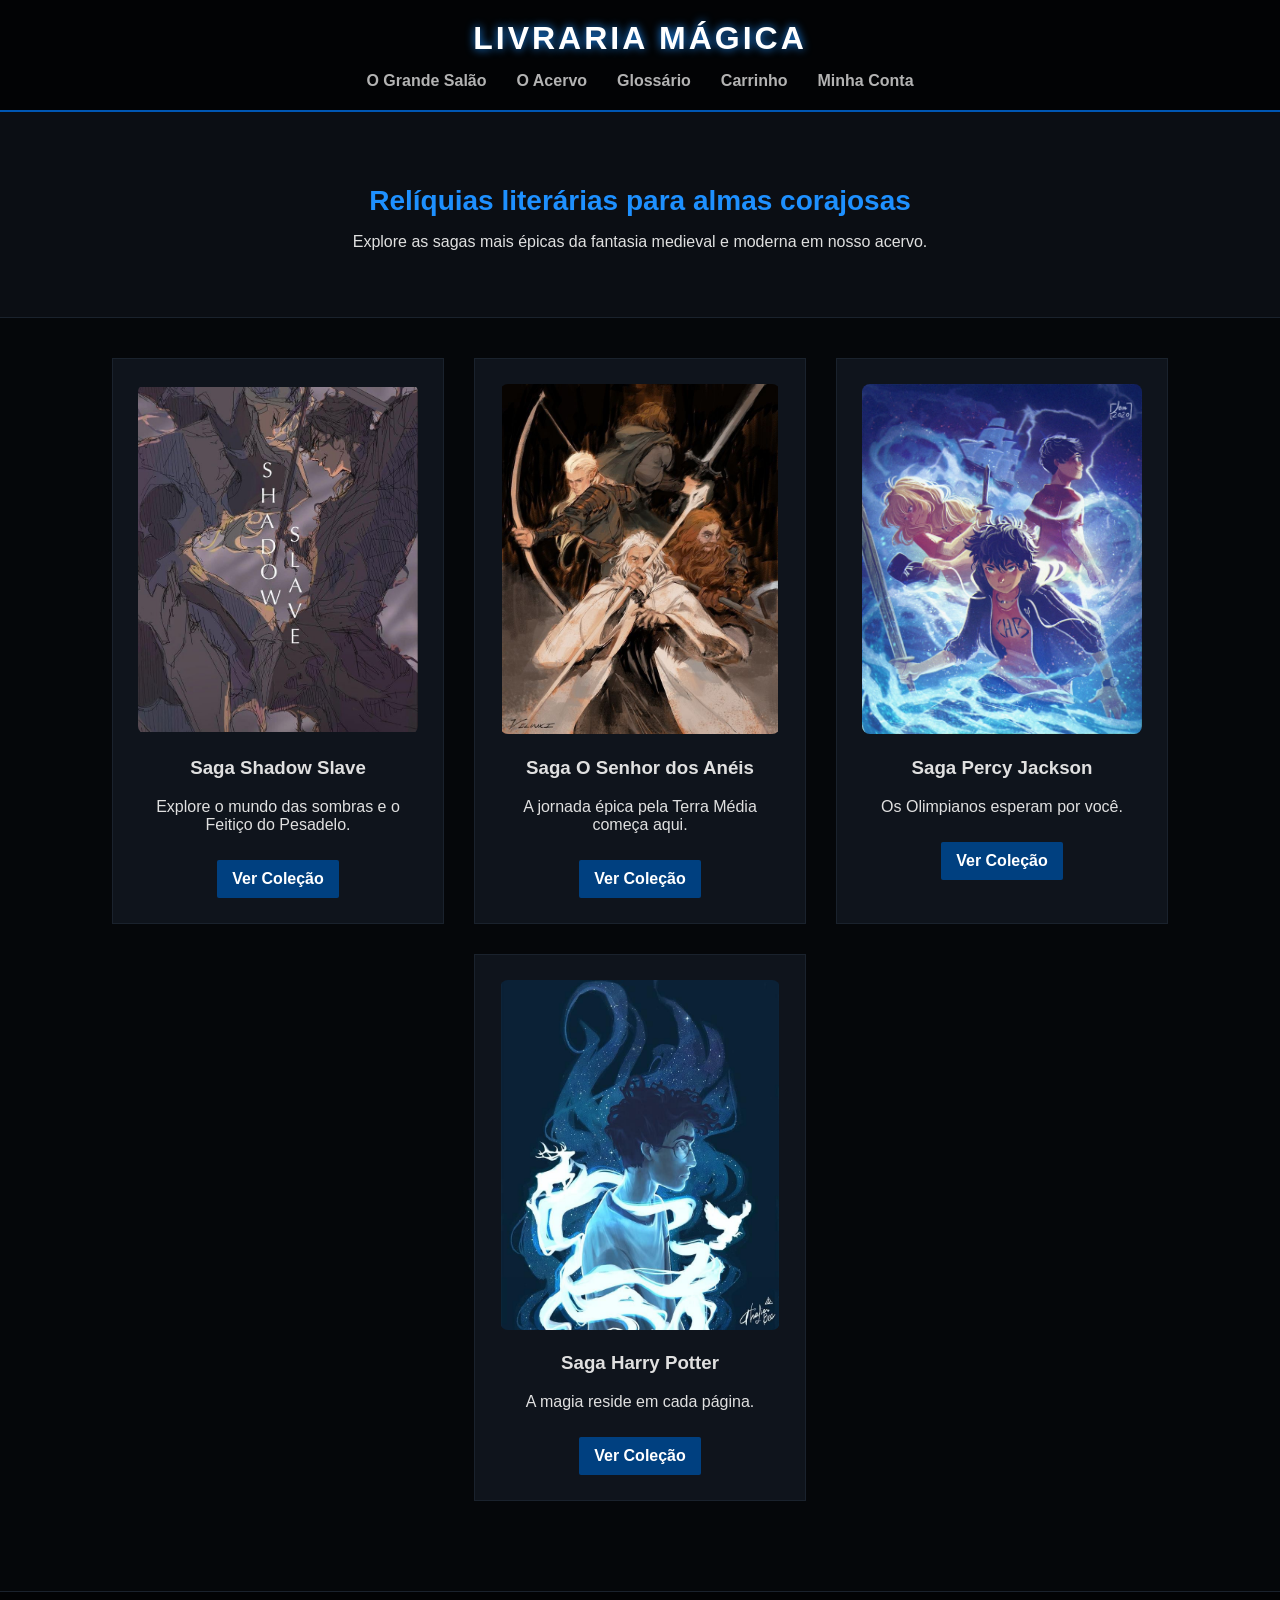
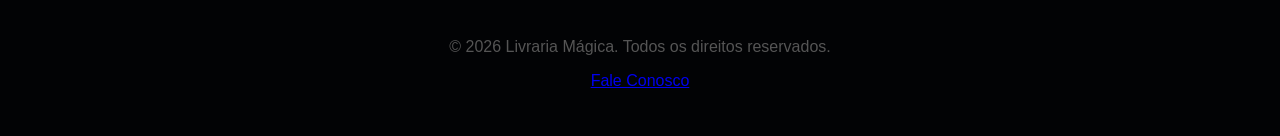
==== index.html @ 5b5a8d0e "Primeiro commit: Lote 1 finalizado com Home, Catálogo, Produto e Glossário" ====
<!DOCTYPE html>
<html lang="pt-br">
<head>
    <meta charset="utf-8">
    <title>O Grande Salão | Livraria Mágica</title>
    <link rel="stylesheet" href="css/style.css">
</head>
<body>

    <header>
        <div class="logo">
            <h1>Livraria Mágica</h1>
        </div>
        <nav>
            <ul>
                <li><a href="index.html">O Grande Salão</a></li>
                <li><a href="html/catalogo.html">O Acervo</a></li>
                <li><a href="html/glossario.html">Glossário</a></li>
                <li><a href="html/carrinho.html">Carrinho</a></li>
                <li><a href="html/cadastro.html">Minha Conta</a></li>
            </ul>
        </nav>
    </header>

    <main>
        <section class="banner">
            <h2>Relíquias literárias para almas corajosas</h2>
            <p>Explore as sagas mais épicas da fantasia medieval e moderna em nosso acervo.</p>
        </section>

        <section class="destaques">
            <div class="card-saga">
                <img src="IMG/SAGAS/SS.jpg" alt="Saga Shadow Slave" class="imagem-placeholder">
                <h3>Saga Shadow Slave</h3>
                <p>Explore o mundo das sombras e o Feitiço do Pesadelo.</p>
                <a href="html/catalogo.html#shadow-slave" class="botao">Ver Coleção</a>
            </div>

            <div class="card-saga">
                <img src="IMG/SAGAS/rings saga.jpg" alt="O Senhor dos Anéis" class="imagem-placeholder">
                <h3>Saga O Senhor dos Anéis</h3>
                <p>A jornada épica pela Terra Média começa aqui.</p>
                <a href="html/catalogo.html#lord-of-the-rings" class="botao">Ver Coleção</a>
            </div>

            <div class="card-saga">
                <img src="IMG/SAGAS/percy SAGA.jpg" alt="Saga Percy Jackson" class="imagem-placeholder">
                <h3>Saga Percy Jackson</h3>
                <p>Os Olimpianos esperam por você.</p>
                <a href="html/catalogo.html#percy-jackson" class="botao">Ver Coleção</a>
            </div>

            <div class="card-saga">
                <img src="IMG/SAGAS/harry  saga.jpg" alt="Saga Harry Potter" class="imagem-placeholder">
                <h3>Saga Harry Potter</h3>
                <p>A magia reside em cada página.</p>
                <a href="html/catalogo.html#harry-potter" class="botao">Ver Coleção</a>
            </div>
        </section>
    </main>

    <footer>
        <p>&copy; 2026 Livraria Mágica. Todos os direitos reservados.</p>
        <p><a href="html/contato.html">Fale Conosco</a></p>
    </footer>

</body>
</html>
---- css/style.css ----
/* --- CONFIGURAÇÕES GERAIS --- */
body {
    background-color: #05070a; /* Fundo quase preto azulado */
    color: #e0e0e0;
    font-family: 'Segoe UI', Tahoma, Geneva, Verdana, sans-serif;
    margin: 0;
    padding: 0;
}

/* --- CABEÇALHO E NAVEGAÇÃO --- */
header {
    background-color: #020305;
    border-bottom: 2px solid #0056b3; /* Azul Real */
    padding: 20px;
    text-align: center;
}

header h1 {
    color: #ffffff;
    text-transform: uppercase;
    letter-spacing: 3px;
    margin: 0 0 15px 0;
    text-shadow: 0 0 10px #1e90ff; /* Brilho azul mágico */
}

nav ul {
    list-style: none;
    padding: 0;
    margin: 0;
    display: inline-flex;
}

nav li {
    margin: 0 15px;
}

nav a {
    text-decoration: none;
    color: #b3b3b3;
    font-weight: bold;
    font-size: 16px;
    transition: 0.3s;
}

nav a:hover {
    color: #1e90ff;
    border-bottom: 2px solid #1e90ff;
}

/* --- BANNER PRINCIPAL --- */
.banner {
    background-color: #0b0e14;
    text-align: center;
    padding: 50px 20px;
    border-bottom: 1px solid #1a222d;
}

.banner h2 {
    color: #1e90ff;
    font-size: 28px;
    margin-bottom: 10px;
}

/* --- CARDS DE SAGAS (Home) --- */
.destaques {
    display: flex;
    justify-content: center;
    gap: 30px;
    padding: 40px 20px;
    flex-wrap: wrap;
}

.card-saga {
    background-color: #0f141c;
    border: 1px solid #1a222d;
    width: 280px;
    padding: 25px;
    text-align: center;
    transition: transform 0.3s, border-color 0.3s;
}

.card-saga:hover {
    transform: scale(1.05);
    border-color: #1e90ff;
}

/* --- LAYOUT DO ACERVO --- */
.layout-acervo {
    display: flex;
    padding: 30px;
    gap: 30px;
    max-width: 1300px;
    margin: 0 auto;
}

.categorias {
    width: 220px;
    background-color: #0b0e14;
    padding: 20px;
    border: 1px solid #1a222d;
    height: fit-content;
    position: sticky;
    top: 20px;
}

.categorias h3 {
    color: #1e90ff;
    border-bottom: 1px solid #1a222d;
    padding-bottom: 10px;
    margin-top: 0;
}

.categorias ul {
    list-style: none;
    padding: 0;
}

.categorias li {
    margin-bottom: 12px;
}

.categorias a {
    color: #b3b3b3;
    text-decoration: none;
}

.categorias a:hover {
    color: #ffffff;
    text-decoration: underline;
}

/* --- VITRINE DE LIVROS --- */
.vitrine-catalogo {
    flex-grow: 1;
}

.titulo-saga {
    color: #1e90ff;
    text-transform: uppercase;
    border-left: 4px solid #0056b3;
    padding-left: 15px;
    margin: 40px 0 20px 0;
}

.lista-produtos {
    list-style: none;
    padding: 0;
    display: flex;
    flex-wrap: wrap;
    gap: 20px;
}

.card-produto {
    background-color: #0f141c;
    border: 1px solid #1a222d;
    width: calc(33.333% - 15px);
    box-sizing: border-box;
    padding: 15px;
    text-align: center;
    transition: transform 0.3s, border-color 0.3s, background-color 0.3s;
}

.card-produto:hover {
    border-color: #1e90ff;
    background-color: #121924;
    transform: scale(1.05);
    cursor: pointer;                                                                                                                                          
}

.imagem-placeholder {
    width: 100%;
    height: 350px;
    background-color: transparent;
    border: none;
    object-fit: contain;
    border-radius: 8px;
}

.preco {
    color: #1e90ff;
    font-weight: bold;
    font-size: 1.1em;
    margin: 10px 0;
}

/* --- BOTÕES E RODAPÉ --- */
.botao {
    display: inline-block;
    background-color: #004080;
    color: #ffffff;
    text-decoration: none;
    padding: 10px 15px;
    margin-top: 10px;
    font-weight: bold;
    border-radius: 2px;
}

.botao:hover {
    background-color: #0056b3;
}

footer {
    background-color: #020305;
    color: #555;
    text-align: center;
    padding: 30px;
    border-top: 1px solid #1a222d;
    margin-top: 50px;
}   
/* --- LAYOUT DA PÁGINA DE PRODUTO --- */
.container-produto {
    display: flex;
    max-width: 1100px;
    margin: 50px auto;
    padding: 20px;
    gap: 50px;
    background-color: #0b0e14;
    border: 1px solid #1a222d;
}

.produto-imagem {
    flex: 1;
    text-align: center;
}

.capa-detalhe {
    max-width: 100%;
    height: auto;
    max-height: 550px;
    border-radius: 5px;
    box-shadow: 0 0 20px rgba(0, 86, 179, 0.3); /* Brilho azul sutil na capa */
}

.produto-info {
    flex: 1.5;
}

.produto-info h1 {
    color: #ffffff;
    margin-top: 0;
    font-size: 2.2em;
}

.autor {
    font-size: 1.1em;
    color: #b3b3b3;
}

.preco-destaque {
    font-size: 2em;
    color: #1e90ff;
    font-weight: bold;
    margin: 20px 0;
}

.sinopse {
    line-height: 1.6;
    border-top: 1px solid #1a222d;
    padding-top: 20px;
}

.sinopse h3 {
    color: #1e90ff;
    text-transform: uppercase;
}

.botao-compra {
    display: block;
    background-color: #0056b3;
    color: white;
    text-align: center;
    padding: 15px;
    text-decoration: none;
    font-weight: bold;
    font-size: 1.2em;
    margin-top: 30px;
    transition: 0.3s;
}

.botao-compra:hover {
    background-color: #1e90ff;
    box-shadow: 0 0 15px #1e90ff;
}

.entrega {
    font-size: 0.9em;
    color: #777;
    margin-top: 10px;
}
/* --- LAYOUT DO GLOSSÁRIO --- */
.container-glossario {
    max-width: 1000px;
    margin: 50px auto;
    padding: 30px;
    background-color: #0b0e14;
    border: 1px solid #1a222d;
    border-radius: 8px;
}

.introducao-glossario {
    text-align: center;
    margin-bottom: 40px;
    padding-bottom: 20px;
    border-bottom: 1px solid #1a222d;
}

.introducao-glossario h2 {
    color: #1e90ff;
    font-size: 2.5em;
    margin-top: 0;
}

/* --- LISTAS DE DEFINIÇÃO E CARDS NO GLOSSÁRIO --- */
.termos-magicos h3, .tabela-sistemas h3 {
    color: #ffffff;
    border-left: 4px solid #0056b3;
    padding-left: 15px;
    margin-bottom: 30px;
}

/* O Segredo da Organização: Grid Layout */
.grid-glossario {
    display: grid;
    grid-template-columns: repeat(auto-fit, minmax(400px, 1fr));
    gap: 25px;
}

.card-termo {
    background-color: #0f141c;
    border: 1px solid #1a222d;
    padding: 25px;
    border-radius: 8px;
    transition: transform 0.3s, border-color 0.3s;
}

.card-termo:hover {
    transform: translateY(-5px); /* Faz o card "flutuar" levemente para cima */
    border-color: #1e90ff;
}

.titulo-saga-termo {
    color: #1e90ff;
    text-transform: uppercase;
    font-size: 1.2em;
    margin-top: 0;
    margin-bottom: 15px;
    border-bottom: 1px solid #1a222d;
    padding-bottom: 10px;
}

.lista-definicao dt {
    color: #ffffff;
    font-weight: bold;
    font-size: 1.1em;
    margin-top: 15px;
}

.lista-definicao dd {
    color: #b3b3b3;
    margin-left: 0; /* Removemos a margem gigante que tinha antes */
    margin-top: 5px;
    line-height: 1.5;
}

/* --- TABELAS --- */
.tabela-sistemas {
    margin-top: 50px;
}

.tabela-magia {
    width: 100%;
    border-collapse: collapse; /* Remove o espaço entre as bordas das células */
    margin-top: 20px;
    background-color: #0f141c;
}

.tabela-magia th, .tabela-magia td {
    padding: 15px;
    text-align: left;
    border: 1px solid #1a222d;
}

.tabela-magia th {
    background-color: #004080;
    color: #ffffff;
    font-weight: bold;
    text-transform: uppercase;
}

.tabela-magia tr:hover {
    background-color: #121924; /* Efeito hover nas linhas da tabela */
}

/* Destaque de cores para o nível de risco na tabela */
.risco-alto {
    color: #ff4d4d;
    font-weight: bold;
}

.risco-medio {
    color: #ffcc00;
    font-weight: bold;
}
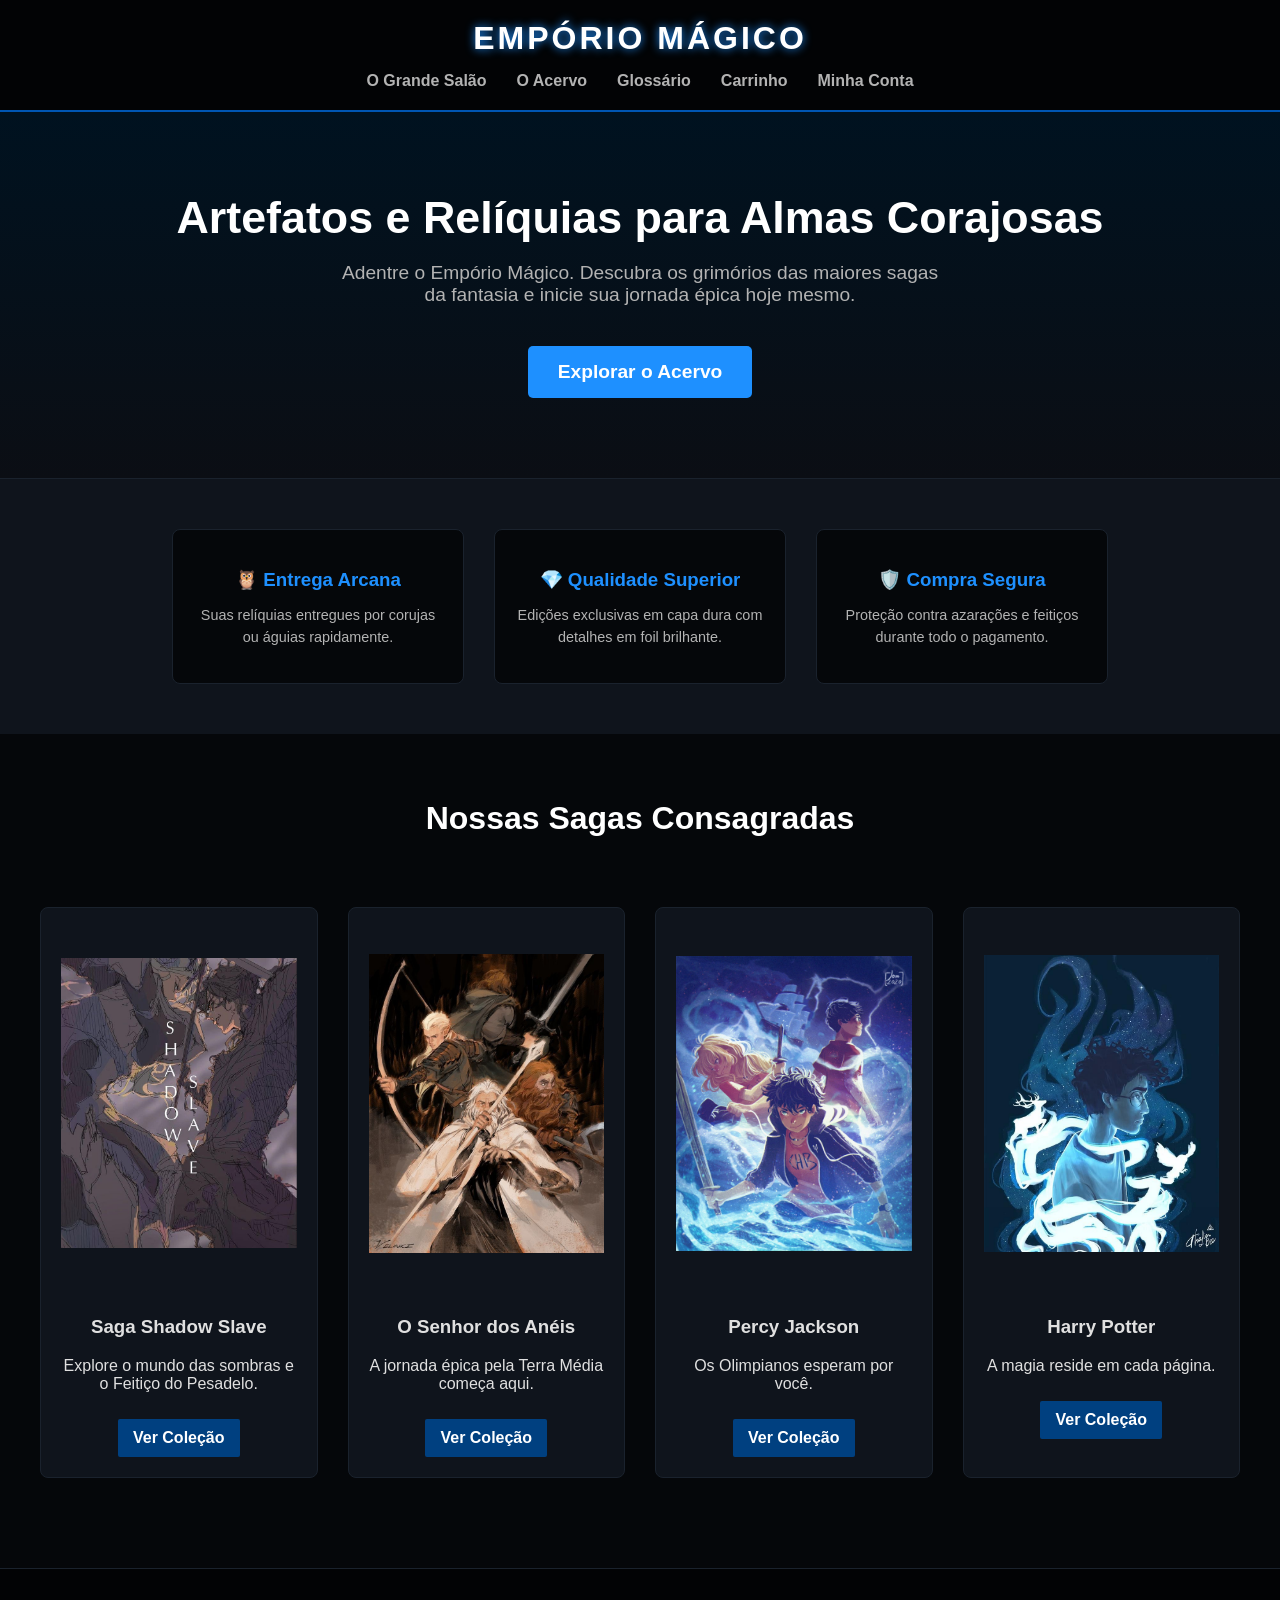
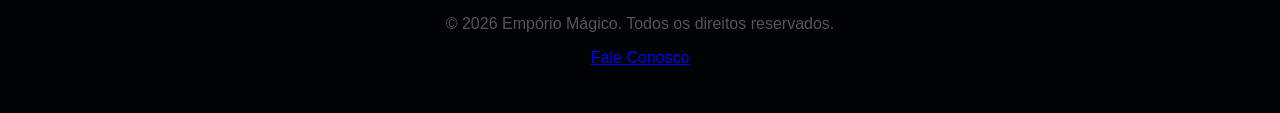
==== commit 99e5b775: "Atualiza a Home, corrige grid das sagas e muda o nome para Empório Mágico Co-authored-by: Copilot <c" ====
--- a/index.html
+++ b/index.html
@@ -2,14 +2,14 @@
 <html lang="pt-br">
 <head>
     <meta charset="utf-8">
-    <title>O Grande Salão | Livraria Mágica</title>
+    <title>O Grande Salão | Empório Mágico</title>
     <link rel="stylesheet" href="css/style.css">
 </head>
 <body>
 
     <header>
         <div class="logo">
-            <h1>Livraria Mágica</h1>
+            <h1>Empório Mágico</h1>
         </div>
         <nav>
             <ul>
@@ -23,44 +23,66 @@
     </header>
 
     <main>
-        <section class="banner">
-            <h2>Relíquias literárias para almas corajosas</h2>
-            <p>Explore as sagas mais épicas da fantasia medieval e moderna em nosso acervo.</p>
+        <section class="hero-banner">
+            <div class="hero-conteudo">
+                <h2>Artefatos e Relíquias para Almas Corajosas</h2>
+                <p>Adentre o Empório Mágico. Descubra os grimórios das maiores sagas da fantasia e inicie sua jornada épica hoje mesmo.</p>
+                <a href="html/catalogo.html" class="botao-hero">Explorar o Acervo</a>
+            </div>
+        </section>
+
+        <section class="diferenciais">
+            <div class="beneficio">
+                <h3>🦉 Entrega Arcana</h3>
+                <p>Suas relíquias entregues por corujas ou águias rapidamente.</p>
+            </div>
+            <div class="beneficio">
+                <h3>💎 Qualidade Superior</h3>
+                <p>Edições exclusivas em capa dura com detalhes em foil brilhante.</p>
+            </div>
+            <div class="beneficio">
+                <h3>🛡️ Compra Segura</h3>
+                <p>Proteção contra azarações e feitiços durante todo o pagamento.</p>
+            </div>
         </section>
 
         <section class="destaques">
-            <div class="card-saga">
-                <img src="IMG/SAGAS/SS.jpg" alt="Saga Shadow Slave" class="imagem-placeholder">
-                <h3>Saga Shadow Slave</h3>
-                <p>Explore o mundo das sombras e o Feitiço do Pesadelo.</p>
-                <a href="html/catalogo.html#shadow-slave" class="botao">Ver Coleção</a>
-            </div>
+            <h2 class="titulo-secao">Nossas Sagas Consagradas</h2>
+            
+            <div class="grid-sagas">
+                <div class="card-saga">
+                    <img src="IMG/SAGAS/SS.jpg" alt="Saga Shadow Slave" class="imagem-placeholder">
+                    <h3>Saga Shadow Slave</h3>
+                    <p>Explore o mundo das sombras e o Feitiço do Pesadelo.</p>
+                    <a href="html/catalogo.html#shadow-slave" class="botao">Ver Coleção</a>
+                </div>
 
-            <div class="card-saga">
-                <img src="IMG/SAGAS/rings saga.jpg" alt="O Senhor dos Anéis" class="imagem-placeholder">
-                <h3>Saga O Senhor dos Anéis</h3>
-                <p>A jornada épica pela Terra Média começa aqui.</p>
-                <a href="html/catalogo.html#lord-of-the-rings" class="botao">Ver Coleção</a>
-            </div>
+                <div class="card-saga">
+                    <img src="IMG/SAGAS/rings saga.jpg" alt="O Senhor dos Anéis" class="imagem-placeholder">
+                    <h3>O Senhor dos Anéis</h3>
+                    <p>A jornada épica pela Terra Média começa aqui.</p>
+                    <a href="html/catalogo.html#lord-of-the-rings" class="botao">Ver Coleção</a>
+                </div>
 
-            <div class="card-saga">
-                <img src="IMG/SAGAS/percy SAGA.jpg" alt="Saga Percy Jackson" class="imagem-placeholder">
-                <h3>Saga Percy Jackson</h3>
-                <p>Os Olimpianos esperam por você.</p>
-                <a href="html/catalogo.html#percy-jackson" class="botao">Ver Coleção</a>
-            </div>
+                <div class="card-saga">
+                    <img src="IMG/SAGAS/percy SAGA.jpg" alt="Saga Percy Jackson" class="imagem-placeholder">
+                    <h3>Percy Jackson</h3>
+                    <p>Os Olimpianos esperam por você.</p>
+                    <a href="html/catalogo.html#percy-jackson" class="botao">Ver Coleção</a>
+                </div>
 
-            <div class="card-saga">
-                <img src="IMG/SAGAS/harry  saga.jpg" alt="Saga Harry Potter" class="imagem-placeholder">
-                <h3>Saga Harry Potter</h3>
-                <p>A magia reside em cada página.</p>
-                <a href="html/catalogo.html#harry-potter" class="botao">Ver Coleção</a>
+                <div class="card-saga">
+                    <img src="IMG/SAGAS/harry  saga.jpg" alt="Saga Harry Potter" class="imagem-placeholder">
+                    <h3>Harry Potter</h3>
+                    <p>A magia reside em cada página.</p>
+                    <a href="html/catalogo.html#harry-potter" class="botao">Ver Coleção</a>
+                </div>
             </div>
         </section>
     </main>
 
     <footer>
-        <p>&copy; 2026 Livraria Mágica. Todos os direitos reservados.</p>
+        <p>&copy; 2026 Empório Mágico. Todos os direitos reservados.</p>
         <p><a href="html/contato.html">Fale Conosco</a></p>
     </footer>
 
--- a/css/style.css
+++ b/css/style.css
@@ -70,18 +70,32 @@
     flex-wrap: wrap;
 }
 
+/* --- CORREÇÃO DOS CARDS DE SAGA NA HOME --- */
 .card-saga {
-    background-color: #0f141c;
-    border: 1px solid #1a222d;
-    width: 280px;
-    padding: 25px;
-    text-align: center;
-    transition: transform 0.3s, border-color 0.3s;
+    background-color: #0f141c; /* Fundo sólido para esconder o card de trás quando crescer */
+    border: 1px solid #1a222d;
+    border-radius: 8px;
+    padding: 20px;
+    text-align: center;
+    box-sizing: border-box;
+    width: 100%; /* Deixa o CSS Grid cuidar da largura automaticamente */
+    position: relative; /* Necessário para o z-index funcionar */
+    transition: transform 0.3s, box-shadow 0.3s, border-color 0.3s;
 }
 
 .card-saga:hover {
     transform: scale(1.05);
     border-color: #1e90ff;
+    box-shadow: 0 10px 20px rgba(0, 0, 0, 0.6); /* Sombra pesada para dar impressão de flutuar */
+    z-index: 10; /* Garante que este card fique por cima de todos os outros ao crescer */
+}
+
+/* Garante que a imagem do card respeite o espaço */
+.card-saga .imagem-placeholder {
+    width: 100%;
+    height: 350px;
+    object-fit: contain;
+    margin-bottom: 15px;
 }
 
 /* --- LAYOUT DO ACERVO --- */
@@ -400,4 +414,93 @@
 .risco-medio {
     color: #ffcc00;
     font-weight: bold;
+}
+/* --- MELHORIAS DA PÁGINA INICIAL (HOME) --- */
+
+/* Hero Banner */
+.hero-banner {
+    background: linear-gradient(to bottom, #001220, #0b0e14);
+    padding: 80px 20px;
+    text-align: center;
+    border-bottom: 1px solid #1a222d;
+}
+
+.hero-conteudo h2 {
+    color: #ffffff;
+    font-size: 2.8em;
+    margin-bottom: 15px;
+    margin-top: 0;
+}
+
+.hero-conteudo p {
+    color: #b3b3b3;
+    font-size: 1.2em;
+    margin-bottom: 40px;
+    max-width: 600px;
+    margin-left: auto;
+    margin-right: auto;
+}
+
+.botao-hero {
+    background-color: #1e90ff;
+    color: #ffffff;
+    padding: 15px 30px;
+    text-decoration: none;
+    font-size: 1.2em;
+    font-weight: bold;
+    border-radius: 5px;
+    transition: background-color 0.3s, transform 0.3s;
+    display: inline-block;
+}
+
+.botao-hero:hover {
+    background-color: #0056b3;
+    transform: scale(1.05);
+}
+
+/* Diferenciais da Loja */
+.diferenciais {
+    display: flex;
+    justify-content: center;
+    gap: 30px;
+    padding: 50px 20px;
+    background-color: #0f141c;
+    flex-wrap: wrap; /* Permite quebrar linha em telas pequenas */
+}
+
+.beneficio {
+    text-align: center;
+    max-width: 250px;
+    padding: 20px;
+    background-color: #05070a;
+    border: 1px solid #1a222d;
+    border-radius: 8px;
+}
+
+.beneficio h3 {
+    color: #1e90ff;
+    margin-bottom: 10px;
+}
+
+.beneficio p {
+    color: #b3b3b3;
+    font-size: 0.9em;
+    line-height: 1.5;
+}
+
+/* Ajuste no Grid das Sagas */
+.titulo-secao {
+    text-align: center;
+    font-size: 2em;
+    margin-bottom: 40px;
+    color: #ffffff;
+}
+
+.grid-sagas {
+    display: grid;
+    grid-template-columns: repeat(auto-fit, minmax(250px, 1fr));
+    gap: 30px;
+    padding: 0 20px;
+    max-width: 1200px;
+    margin: 0 auto;
 }
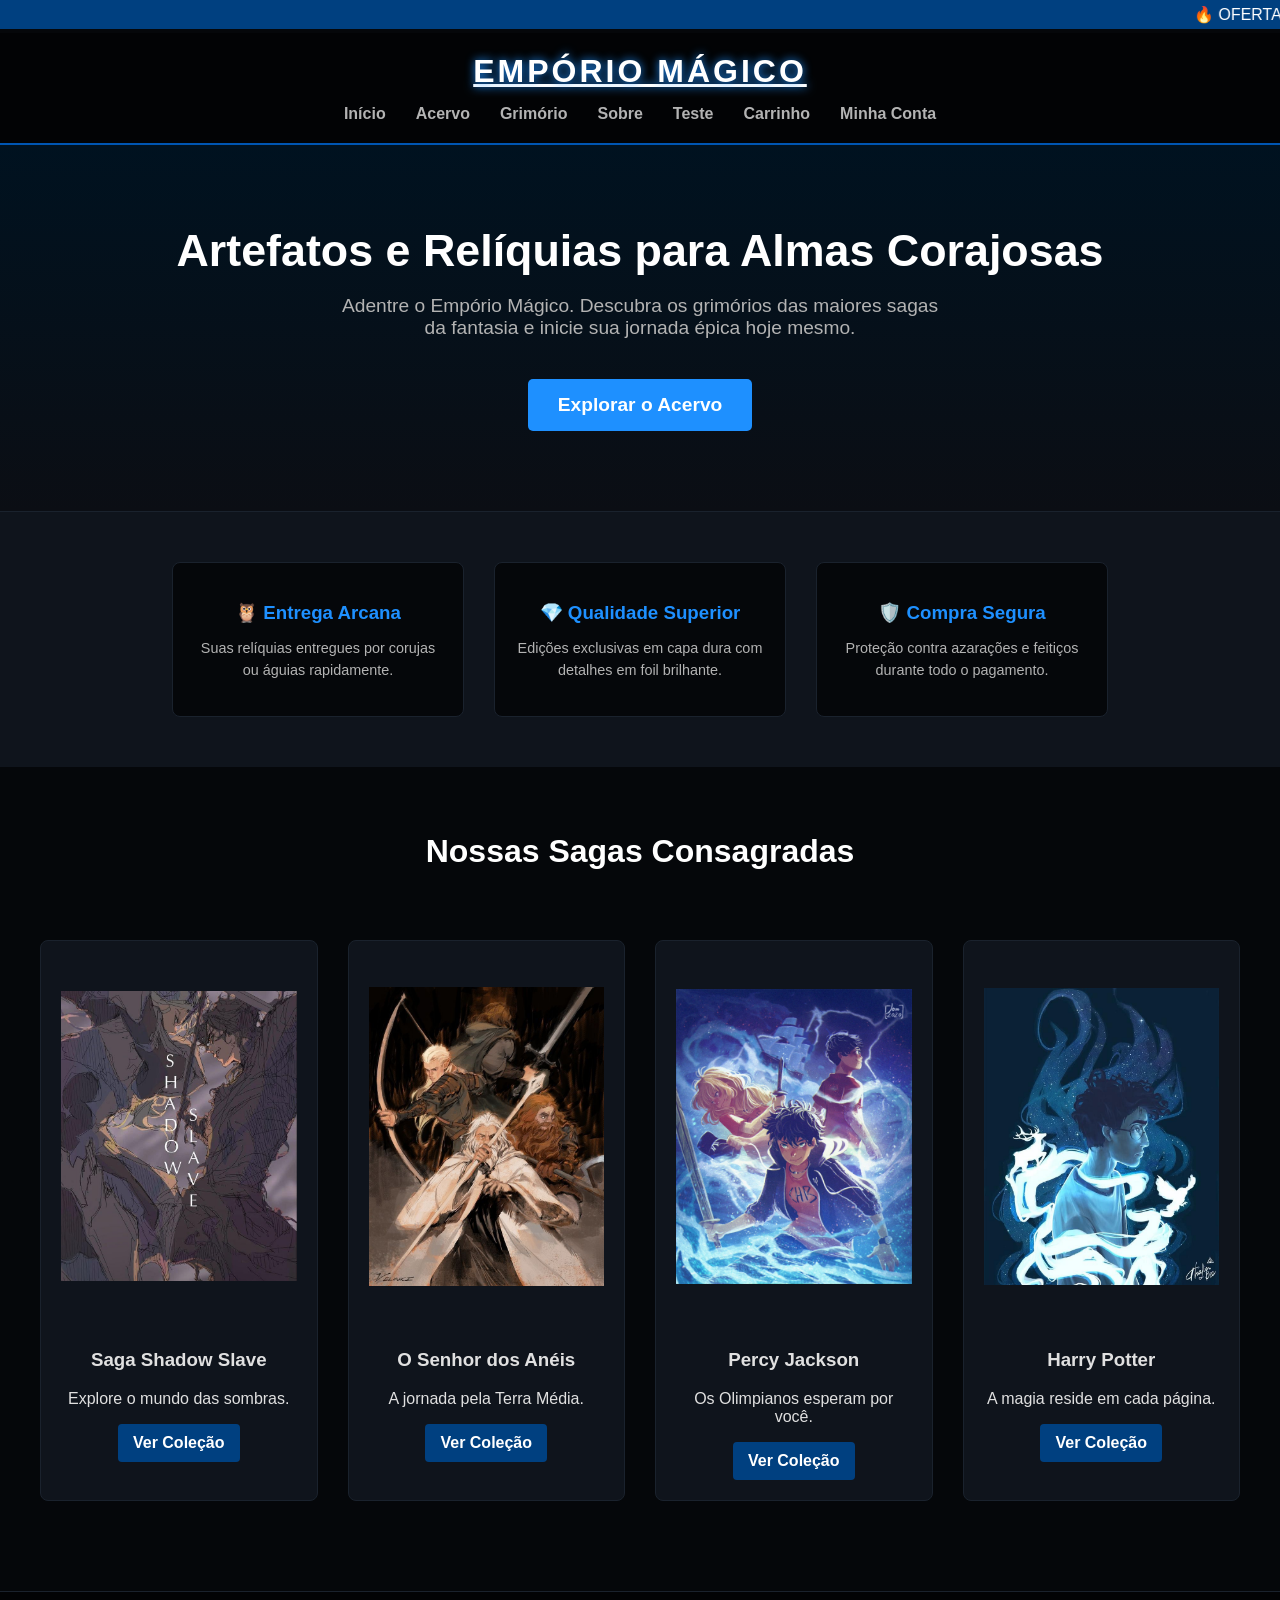
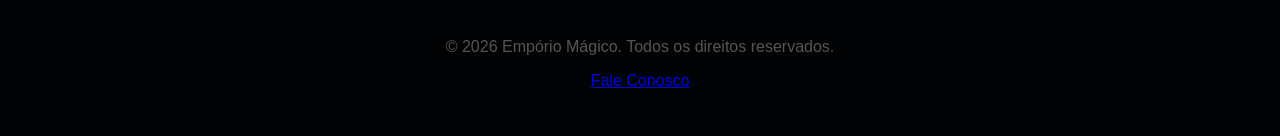
==== commit 2942567b: "Adicionado carrinho com LocalStorage, teste de afinidade e páginas sobre/glossário formatadas" ====
--- a/index.html
+++ b/index.html
@@ -7,15 +7,21 @@
 </head>
 <body>
 
+    <marquee bgcolor="#004080" style="color: white; padding: 5px;">
+        <font face="Arial">🔥 OFERTAS DE INVERNO: Livros de Pyromancia com 20% de desconto usando pergaminhos promocionais! 🔥</font>
+    </marquee>
+
     <header>
         <div class="logo">
-            <h1>Empório Mágico</h1>
+            <h1><u>Empório Mágico</u></h1>
         </div>
         <nav>
             <ul>
-                <li><a href="index.html">O Grande Salão</a></li>
-                <li><a href="html/catalogo.html">O Acervo</a></li>
-                <li><a href="html/glossario.html">Glossário</a></li>
+                <li><a href="index.html">Início</a></li>
+                <li><a href="html/catalogo.html">Acervo</a></li>
+                <li><a href="html/glossario.html">Grimório</a></li>
+                <li><a href="html/sobre.html">Sobre</a></li>
+                <li><a href="html/teste.html">Teste</a></li>
                 <li><a href="html/carrinho.html">Carrinho</a></li>
                 <li><a href="html/cadastro.html">Minha Conta</a></li>
             </ul>
@@ -53,14 +59,14 @@
                 <div class="card-saga">
                     <img src="IMG/SAGAS/SS.jpg" alt="Saga Shadow Slave" class="imagem-placeholder">
                     <h3>Saga Shadow Slave</h3>
-                    <p>Explore o mundo das sombras e o Feitiço do Pesadelo.</p>
+                    <p>Explore o mundo das sombras.</p>
                     <a href="html/catalogo.html#shadow-slave" class="botao">Ver Coleção</a>
                 </div>
 
                 <div class="card-saga">
                     <img src="IMG/SAGAS/rings saga.jpg" alt="O Senhor dos Anéis" class="imagem-placeholder">
                     <h3>O Senhor dos Anéis</h3>
-                    <p>A jornada épica pela Terra Média começa aqui.</p>
+                    <p>A jornada pela Terra Média.</p>
                     <a href="html/catalogo.html#lord-of-the-rings" class="botao">Ver Coleção</a>
                 </div>
 
--- a/css/style.css
+++ b/css/style.css
@@ -1,16 +1,16 @@
-/* --- CONFIGURAÇÕES GERAIS --- */
+/* config geral da pagina */
 body {
-    background-color: #05070a; /* Fundo quase preto azulado */
+    background-color: #05070a;
     color: #e0e0e0;
     font-family: 'Segoe UI', Tahoma, Geneva, Verdana, sans-serif;
     margin: 0;
     padding: 0;
 }
 
-/* --- CABEÇALHO E NAVEGAÇÃO --- */
+/* header e nav (pdf 8) */
 header {
     background-color: #020305;
-    border-bottom: 2px solid #0056b3; /* Azul Real */
+    border-bottom: 2px solid #0056b3;
     padding: 20px;
     text-align: center;
 }
@@ -20,7 +20,7 @@
     text-transform: uppercase;
     letter-spacing: 3px;
     margin: 0 0 15px 0;
-    text-shadow: 0 0 10px #1e90ff; /* Brilho azul mágico */
+    text-shadow: 0 0 10px #1e90ff;
 }
 
 nav ul {
@@ -47,21 +47,83 @@
     border-bottom: 2px solid #1e90ff;
 }
 
-/* --- BANNER PRINCIPAL --- */
-.banner {
-    background-color: #0b0e14;
-    text-align: center;
+/* banners da home */
+.hero-banner {
+    background: linear-gradient(to bottom, #001220, #0b0e14);
+    padding: 80px 20px;
+    text-align: center;
+    border-bottom: 1px solid #1a222d;
+}
+
+.hero-conteudo h2 {
+    color: #ffffff;
+    font-size: 2.8em;
+    margin-bottom: 15px;
+    margin-top: 0;
+}
+
+.hero-conteudo p {
+    color: #b3b3b3;
+    font-size: 1.2em;
+    margin-bottom: 40px;
+    max-width: 600px;
+    margin-left: auto;
+    margin-right: auto;
+}
+
+.botao-hero {
+    background-color: #1e90ff;
+    color: #ffffff;
+    padding: 15px 30px;
+    text-decoration: none;
+    font-size: 1.2em;
+    font-weight: bold;
+    border-radius: 5px;
+    transition: background-color 0.3s, transform 0.3s;
+    display: inline-block;
+}
+
+.botao-hero:hover {
+    background-color: #0056b3;
+    transform: scale(1.05);
+}
+
+.diferenciais {
+    display: flex;
+    justify-content: center;
+    gap: 30px;
     padding: 50px 20px;
-    border-bottom: 1px solid #1a222d;
-}
-
-.banner h2 {
-    color: #1e90ff;
-    font-size: 28px;
+    background-color: #0f141c;
+    flex-wrap: wrap; 
+}
+
+.beneficio {
+    text-align: center;
+    max-width: 250px;
+    padding: 20px;
+    background-color: #05070a;
+    border: 1px solid #1a222d;
+    border-radius: 8px;
+}
+
+.beneficio h3 {
+    color: #1e90ff;
     margin-bottom: 10px;
 }
 
-/* --- CARDS DE SAGAS (Home) --- */
+.beneficio p {
+    color: #b3b3b3;
+    font-size: 0.9em;
+    line-height: 1.5;
+}
+
+.titulo-secao {
+    text-align: center;
+    font-size: 2em;
+    margin-bottom: 40px;
+    color: #ffffff;
+}
+
 .destaques {
     display: flex;
     justify-content: center;
@@ -70,27 +132,34 @@
     flex-wrap: wrap;
 }
 
-/* --- CORREÇÃO DOS CARDS DE SAGA NA HOME --- */
+.grid-sagas {
+    display: grid;
+    grid-template-columns: repeat(auto-fit, minmax(250px, 1fr));
+    gap: 30px;
+    padding: 0 20px;
+    max-width: 1200px;
+    margin: 0 auto;
+}
+
 .card-saga {
-    background-color: #0f141c; /* Fundo sólido para esconder o card de trás quando crescer */
+    background-color: #0f141c; 
     border: 1px solid #1a222d;
     border-radius: 8px;
     padding: 20px;
     text-align: center;
     box-sizing: border-box;
-    width: 100%; /* Deixa o CSS Grid cuidar da largura automaticamente */
-    position: relative; /* Necessário para o z-index funcionar */
+    width: 100%; 
+    position: relative; 
     transition: transform 0.3s, box-shadow 0.3s, border-color 0.3s;
 }
 
 .card-saga:hover {
     transform: scale(1.05);
     border-color: #1e90ff;
-    box-shadow: 0 10px 20px rgba(0, 0, 0, 0.6); /* Sombra pesada para dar impressão de flutuar */
-    z-index: 10; /* Garante que este card fique por cima de todos os outros ao crescer */
-}
-
-/* Garante que a imagem do card respeite o espaço */
+    box-shadow: 0 10px 20px rgba(0, 0, 0, 0.6); 
+    z-index: 10; 
+}
+
 .card-saga .imagem-placeholder {
     width: 100%;
     height: 350px;
@@ -98,13 +167,18 @@
     margin-bottom: 15px;
 }
 
-/* --- LAYOUT DO ACERVO --- */
+
+/* ========================================================== */
+/* LAYOUT DO ACERVO E CARDS (PLANO C - FLEXBOX ROBUSTO)        */
+/* ========================================================== */
+
 .layout-acervo {
     display: flex;
     padding: 30px;
     gap: 30px;
     max-width: 1300px;
     margin: 0 auto;
+    align-items: flex-start;
 }
 
 .categorias {
@@ -115,6 +189,7 @@
     height: fit-content;
     position: sticky;
     top: 20px;
+    flex-shrink: 0; 
 }
 
 .categorias h3 {
@@ -143,9 +218,23 @@
     text-decoration: underline;
 }
 
-/* --- VITRINE DE LIVROS --- */
 .vitrine-catalogo {
-    flex-grow: 1;
+    flex: 1;
+    min-width: 0; 
+}
+
+/* centralizando o titulo do acervo q bugou antes */
+.vitrine-catalogo div[align="center"] {
+    width: 100%;
+    display: block;
+}
+
+.vitrine-catalogo h2 {
+    text-align: center;
+    color: #ffffff;
+    font-size: 2.2em;
+    margin-top: 0;
+    margin-bottom: 40px;
 }
 
 .titulo-saga {
@@ -156,21 +245,27 @@
     margin: 40px 0 20px 0;
 }
 
+/* parent grid pras colunas de cards */
 .lista-produtos {
     list-style: none;
     padding: 0;
-    display: flex;
-    flex-wrap: wrap;
+    display: grid;
+    grid-template-columns: repeat(auto-fill, minmax(220px, 1fr));
     gap: 20px;
-}
-
+    align-items: stretch; /* faz todos da linha terem a msm altura */
+}
+
+/* solucao plano c: flexbox completo e altura minima no titulo */
 .card-produto {
     background-color: #0f141c;
     border: 1px solid #1a222d;
-    width: calc(33.333% - 15px);
+    border-radius: 8px;
     box-sizing: border-box;
     padding: 15px;
     text-align: center;
+    display: flex;
+    flex-direction: column;
+    height: 100%; 
     transition: transform 0.3s, border-color 0.3s, background-color 0.3s;
 }
 
@@ -183,45 +278,62 @@
 
 .imagem-placeholder {
     width: 100%;
-    height: 350px;
+    height: 250px; /* crava a altura das imagens */
     background-color: transparent;
     border: none;
-    object-fit: contain;
-    border-radius: 8px;
+    object-fit: contain; /* faz a capa aparecer inteira sem corte */
+    margin-bottom: 10px;
+    flex-shrink: 0; /* impede a imagem de espremer */
+}
+
+/* o fix pro titulo nao cortar igual no bug q rolou */
+.card-produto h4 {
+    margin: 10px 0;
+    color: #e0e0e0;
+    font-size: 1.1em;
+    line-height: 1.3;
+    /* altura minima q garante espaco pra ate 2 linhas sem pular */
+    min-height: 50px; 
+    display: flex;
+    align-items: center; /* centraliza vertical */
+    justify-content: center;
 }
 
 .preco {
     color: #1e90ff;
     font-weight: bold;
     font-size: 1.1em;
-    margin: 10px 0;
-}
-
-/* --- BOTÕES E RODAPÉ --- */
+    margin: 0 0 15px 0;
+}
+
+/* empurra o botao pro fundo do card travando o alinhamento */
+.card-produto .botao {
+    margin-top: auto;
+    width: 100%;
+    box-sizing: border-box;
+}
+
+/* botoes padrao */
 .botao {
     display: inline-block;
     background-color: #004080;
     color: #ffffff;
     text-decoration: none;
     padding: 10px 15px;
-    margin-top: 10px;
-    font-weight: bold;
-    border-radius: 2px;
+    font-weight: bold;
+    border-radius: 4px;
+    transition: 0.3s;
 }
 
 .botao:hover {
     background-color: #0056b3;
 }
 
-footer {
-    background-color: #020305;
-    color: #555;
-    text-align: center;
-    padding: 30px;
-    border-top: 1px solid #1a222d;
-    margin-top: 50px;
-}   
-/* --- LAYOUT DA PÁGINA DE PRODUTO --- */
+
+/* ========================================================== */
+/* PÁGINA DE PRODUTO, GLOSSÁRIO E TABELAS                     */
+/* ========================================================== */
+
 .container-produto {
     display: flex;
     max-width: 1100px;
@@ -242,7 +354,7 @@
     height: auto;
     max-height: 550px;
     border-radius: 5px;
-    box-shadow: 0 0 20px rgba(0, 86, 179, 0.3); /* Brilho azul sutil na capa */
+    box-shadow: 0 0 20px rgba(0, 86, 179, 0.3);
 }
 
 .produto-info {
@@ -289,6 +401,7 @@
     font-size: 1.2em;
     margin-top: 30px;
     transition: 0.3s;
+    border-radius: 4px;
 }
 
 .botao-compra:hover {
@@ -301,7 +414,7 @@
     color: #777;
     margin-top: 10px;
 }
-/* --- LAYOUT DO GLOSSÁRIO --- */
+
 .container-glossario {
     max-width: 1000px;
     margin: 50px auto;
@@ -324,7 +437,6 @@
     margin-top: 0;
 }
 
-/* --- LISTAS DE DEFINIÇÃO E CARDS NO GLOSSÁRIO --- */
 .termos-magicos h3, .tabela-sistemas h3 {
     color: #ffffff;
     border-left: 4px solid #0056b3;
@@ -332,7 +444,6 @@
     margin-bottom: 30px;
 }
 
-/* O Segredo da Organização: Grid Layout */
 .grid-glossario {
     display: grid;
     grid-template-columns: repeat(auto-fit, minmax(400px, 1fr));
@@ -348,7 +459,7 @@
 }
 
 .card-termo:hover {
-    transform: translateY(-5px); /* Faz o card "flutuar" levemente para cima */
+    transform: translateY(-5px);
     border-color: #1e90ff;
 }
 
@@ -371,19 +482,19 @@
 
 .lista-definicao dd {
     color: #b3b3b3;
-    margin-left: 0; /* Removemos a margem gigante que tinha antes */
+    margin-left: 0; 
     margin-top: 5px;
     line-height: 1.5;
 }
 
-/* --- TABELAS --- */
 .tabela-sistemas {
     margin-top: 50px;
 }
 
+/* tabelas padrao (aula 6) */
 .tabela-magia {
     width: 100%;
-    border-collapse: collapse; /* Remove o espaço entre as bordas das células */
+    border-collapse: collapse; 
     margin-top: 20px;
     background-color: #0f141c;
 }
@@ -402,105 +513,210 @@
 }
 
 .tabela-magia tr:hover {
-    background-color: #121924; /* Efeito hover nas linhas da tabela */
-}
-
-/* Destaque de cores para o nível de risco na tabela */
-.risco-alto {
-    color: #ff4d4d;
-    font-weight: bold;
-}
-
-.risco-medio {
-    color: #ffcc00;
-    font-weight: bold;
-}
-/* --- MELHORIAS DA PÁGINA INICIAL (HOME) --- */
-
-/* Hero Banner */
-.hero-banner {
-    background: linear-gradient(to bottom, #001220, #0b0e14);
-    padding: 80px 20px;
-    text-align: center;
-    border-bottom: 1px solid #1a222d;
-}
-
-.hero-conteudo h2 {
-    color: #ffffff;
-    font-size: 2.8em;
-    margin-bottom: 15px;
+    background-color: #121924; 
+}
+
+
+/* ========================================================== */
+/* CSS DAS PAGINAS NOVAS (FORMULARIOS E TABELA DO CARRINHO)   */
+/* ========================================================== */
+
+/* formularios pdf 7 */
+.container-form {
+    max-width: 600px;
+    margin: 50px auto;
+    background-color: #0b0e14;
+    padding: 40px;
+    border: 1px solid #1a222d;
+    border-radius: 8px;
+}
+
+.container-form h2 {
+    color: #1e90ff;
+    text-align: center;
     margin-top: 0;
-}
-
-.hero-conteudo p {
+    margin-bottom: 30px;
+}
+
+.container-form label {
+    display: block;
+    margin-bottom: 8px;
     color: #b3b3b3;
-    font-size: 1.2em;
-    margin-bottom: 40px;
-    max-width: 600px;
-    margin-left: auto;
-    margin-right: auto;
-}
-
-.botao-hero {
+    font-weight: bold;
+}
+
+.container-form input[type="text"],
+.container-form input[type="password"],
+.container-form input[type="email"],
+.container-form select,
+.container-form textarea {
+    width: 100%;
+    padding: 12px;
+    margin-bottom: 20px;
+    background-color: #05070a;
+    border: 1px solid #1a222d;
+    color: #ffffff;
+    border-radius: 4px;
+    box-sizing: border-box; 
+}
+
+.container-form textarea {
+    resize: vertical;
+    height: 120px;
+}
+
+.botoes-form {
+    display: flex;
+    gap: 15px;
+    margin-top: 10px;
+}
+
+.botoes-form input[type="submit"],
+.botoes-form input[type="reset"],
+.botoes-form button {
+    flex: 1;
+    padding: 15px;
+    font-weight: bold;
+    border: none;
+    border-radius: 4px;
+    cursor: pointer;
+    transition: 0.3s;
+}
+
+.botoes-form input[type="submit"] {
+    background-color: #0056b3;
+    color: white;
+}
+
+.botoes-form input[type="submit"]:hover {
     background-color: #1e90ff;
-    color: #ffffff;
-    padding: 15px 30px;
-    text-decoration: none;
-    font-size: 1.2em;
-    font-weight: bold;
-    border-radius: 5px;
-    transition: background-color 0.3s, transform 0.3s;
-    display: inline-block;
-}
-
-.botao-hero:hover {
-    background-color: #0056b3;
-    transform: scale(1.05);
-}
-
-/* Diferenciais da Loja */
-.diferenciais {
-    display: flex;
-    justify-content: center;
-    gap: 30px;
-    padding: 50px 20px;
-    background-color: #0f141c;
-    flex-wrap: wrap; /* Permite quebrar linha em telas pequenas */
-}
-
-.beneficio {
-    text-align: center;
-    max-width: 250px;
+}
+
+.botoes-form input[type="reset"] {
+    background-color: #1a222d;
+    color: #b3b3b3;
+}
+
+.botoes-form input[type="reset"]:hover {
+    background-color: #2a3546;
+}
+
+.opcoes-radio {
+    margin-bottom: 20px;
+}
+
+.opcoes-radio label {
+    display: inline;
+    margin-right: 15px;
+    font-weight: normal;
+}
+
+/* tabela avançada do carrinho (pdf 6) */
+.container-carrinho {
+    max-width: 900px;
+    margin: 50px auto;
+    padding: 20px;
+}
+
+.tabela-carrinho {
+    width: 100%;
+    border-collapse: collapse;
+    background-color: #0b0e14;
+    border: 1px solid #1a222d;
+}
+
+.tabela-carrinho th {
+    background-color: #004080;
+    color: white;
+    padding: 15px;
+}
+
+.tabela-carrinho td {
+    padding: 15px;
+    border: 1px solid #1a222d;
+    color: #e0e0e0;
+}
+
+.foto-item-carrinho {
+    width: 50px;
+    border-radius: 4px;
+}
+
+.total-carrinho {
+    font-size: 1.5em;
+    color: #1e90ff;
+    font-weight: bold;
+}
+
+footer {
+    background-color: #020305;
+    color: #555;
+    text-align: center;
+    padding: 30px;
+    border-top: 1px solid #1a222d;
+    margin-top: 50px;
+}
+/* ========================================================== */
+/* PÁGINA SOBRE NÓS (FORMATAÇÃO DE TEXTO DO PDF 3)            */
+/* ========================================================== */
+
+/* container principal q imita um pergaminho no escuro */
+.container-sobre {
+    max-width: 800px;
+    margin: 50px auto;
+    padding: 50px;
+    background-color: #0b0e14;
+    border: 1px solid #1a222d;
+    border-radius: 8px;
+    /* sombra interna pra dar um clima de misterio */
+    box-shadow: inset 0 0 50px rgba(0, 0, 0, 0.8); 
+}
+
+.container-sobre h2 {
+    color: #ffffff;
+    font-size: 2.5em;
+    margin-bottom: 10px;
+    text-transform: uppercase;
+    letter-spacing: 2px;
+}
+
+/* espacamento do texto e cor puxada pro cinza pra n doer o olho */
+.historia-loja {
+    margin-top: 30px;
+    line-height: 1.8;
+    color: #d4d4d4;
+    font-size: 1.15em;
+}
+
+.historia-loja p {
+    margin-bottom: 20px;
+}
+
+/* caixinha separada pro letreiro do marquee */
+.citacao-fundador {
+    margin-top: 40px;
     padding: 20px;
     background-color: #05070a;
-    border: 1px solid #1a222d;
-    border-radius: 8px;
-}
-
-.beneficio h3 {
-    color: #1e90ff;
-    margin-bottom: 10px;
-}
-
-.beneficio p {
-    color: #b3b3b3;
+    border-left: 5px solid #1e90ff;
+    font-style: italic;
+    border-radius: 0 4px 4px 0;
+}
+.input-qtd {
+    width: 60px;
+    padding: 8px;
+    background-color: #05070a;
+    border: 1px solid #1e90ff;
+    color: #ffffff;
+    text-align: center;
+    border-radius: 4px;
+}
+
+.btn-remover {
+    background-color: #dc3545;
+    padding: 8px 12px;
     font-size: 0.9em;
-    line-height: 1.5;
-}
-
-/* Ajuste no Grid das Sagas */
-.titulo-secao {
-    text-align: center;
-    font-size: 2em;
-    margin-bottom: 40px;
-    color: #ffffff;
-}
-
-.grid-sagas {
-    display: grid;
-    grid-template-columns: repeat(auto-fit, minmax(250px, 1fr));
-    gap: 30px;
-    padding: 0 20px;
-    max-width: 1200px;
-    margin: 0 auto;
+}
+
+.btn-remover:hover {
+    background-color: #c82333;
 }
